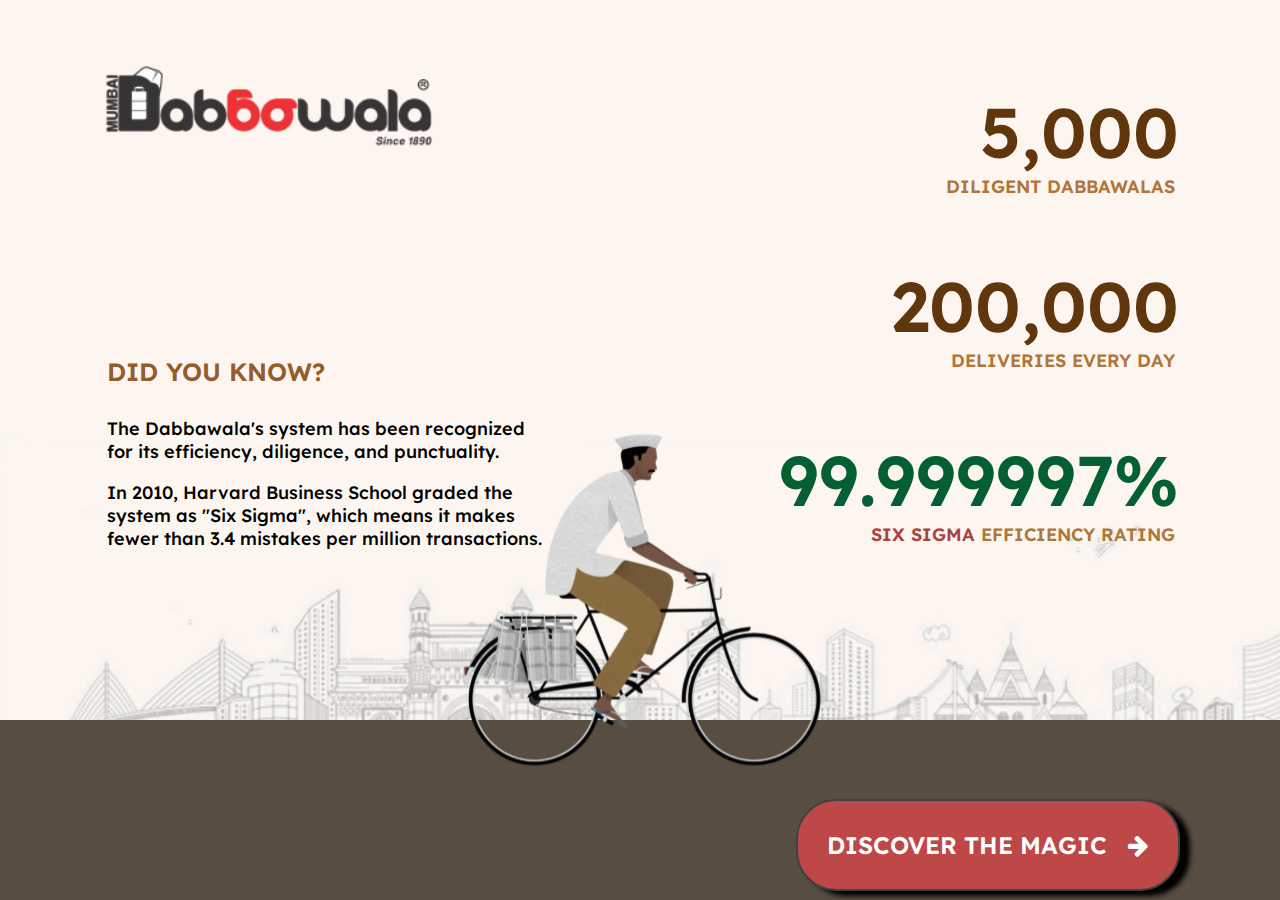
==== do-you-know.html @ 16701250 "dabbaupdate" ====
<!DOCTYPE html>
<html lang="en">
<head>
  <link rel="icon" type="image/png" href="images/fevi.png">
  <meta charset="UTF-8">
  <meta name="viewport" content="width=device-width, initial-scale=1.0">
  <title>The Dabbawala Journey</title>
  <link rel="stylesheet" href="styles.css">
  <link rel="stylesheet" href="https://cdnjs.cloudflare.com/ajax/libs/font-awesome/4.7.0/css/font-awesome.min.css">

  <script>
       // Set the time for redirect (10 minutes = 600,000 milliseconds)
        setTimeout(function() {
            window.location.href = 'index.html'; // Redirect to index.html
        }, 600000); // 10 minutes
  </script>
</head>
<body>

  <audio id="pageLoadAudio" src="sound/the-bird-sound.mp3" autoplay preload="auto"></audio>

  <!-- main section -->
    <div class="background">

        <div>
          <a href="index.html"><img src="images/logo.png" class="img-logo"></a>
        </div>  

        <div class="main-text-container">
          <div class="text-left">
            <h2 class="text_head">DID YOU KNOW?</h2>
            <p class="text_para">The Dabbawala's system has been recognized<br> for its efficiency, diligence, and punctuality.</p>
            <p class="text_para2">In 2010, Harvard Business School graded the<br> system as "Six Sigma", which means it makes<br> fewer than 3.4 mistakes per million transactions.</p>
          </div>

          <div class="text-right">
            <h2 class="text_count">5,000</h2>
            <p class="text_count_p">DILIGENT DABBAWALAS</p><br>
            <h2 class="text_count">200,000</h2>
            <p class="text_count_p">DELIVERIES EVERY DAY</p><br>
            <h2 class="text_count clr">99.999997%</h2>
            <p class="text_count_p"><span style="color: #AA4242;">SIX SIGMA</span> EFFICIENCY RATING </p>
            </div>
        </div>
        

        <div class="mumbai-city-bg"></div>
        <div class="road">
          <div class="btn-next_1 "> 
            <!-- <a class="marathi" onclick="PickUp()" href="pick-up.html" style="text-decoration: none"> -->
              <button  onclick="Pickup()" class="ftr_btn bouncy-text" style="text-decoration: none" >DISCOVER THE MAGIC &nbsp;&nbsp;<i class="fa fa-arrow-right" aria-hidden="true"></i></button>
            <!-- </a> -->
          </div>
        </div>
        <div class="cycle">
          <img src="images/cyclists.svg" alt="Dabbawala-cycle">
        </div>

        
    </div>
  <!-- main section end -->




  <!-- this is for marathi translet script to next page translet -->

  


  <!-- this is a animation effects -->
 <style>
    /* Element to animate */
    .zoom-box {
      animation: zoomIn 5s ease-in-out;
    }

    /* Keyframes for zoom-in animation */
    @keyframes zoomIn {
      0% {
        transform: scale(0); /* Start at 0 size */
        opacity: 0;          /* Completely transparent */
      }
      50% {
        transform: scale(1.2); /* Slight overshoot */
        opacity: 1;            /* Fully visible */
      }
      100% {
        transform: scale(1);   /* Final size */
      }
    }

  </style>


<!-- /*  running animation  */ -->









<!-- script for marathi translet -->
  <script>
    const translations = {
      "DID YOU KNOW?": "तुम्हाला माहीत आहे का ?",
      "The Dabbawala's system has been recognized for its efficiency, diligence, and punctuality.": "डब्बावाल्यांची यंत्रणा त्याच्या कार्यक्षमतेसाठी, <br> परिश्रम आणि वक्तशीरपणासाठी ओळखली जाते.",
      "In 2010, Harvard Business School graded the system as \"Six Sigma\", which means it makes fewer than 3.4 mistakes per million transactions.": "२०१० मध्ये, हार्वर्ड बिझनेस स्कूलने सिस्टमला<br> सिक्स सिग्मा म्हणून श्रेणीबद्ध केले,  याचा अर्थ<br> प्रति दशलक्ष व्यवहारांमध्ये ३.४ पेक्षा कमी चुका होतात.",
      "5,000": "५,०००",
      "DILIGENT DABBAWALAS": "मेहनती डब्बेवाले",
      "200,000": "२००,०००",
      "DELIVERIES EVERY DAY": "प्रत्येक दिवशी वितरण",
      "99.999997%": "९९.९९९९९७%",
      "SIX SIGMA EFFICIENCY RATING": "सिक्स सिग्मा कार्यक्षमता रेटिंग",
      "DISCOVER THE MAGIC": "दैनंदिन दिनचर्या समजून घ्या"
      
    };

    function getQueryParam(param) {
      const urlParams = new URLSearchParams(window.location.search);
      return urlParams.get(param);
    }

    function translateToMarathi() {
      document.querySelectorAll('h2, p, button').forEach(element => {
        const originalText = element.textContent.trim();
        if (translations[originalText]) {
          element.innerHTML = translations[originalText];
        }
      });
    }

    function Pickup() {
      const lang = getQueryParam('lang');
      window.location.href = `pickup-station.html${lang ? '?lang=' + lang : ''}`;
    }

    if (getQueryParam('lang') === 'marathi') {
      translateToMarathi();
    }
  </script>


<script>
  // Function to play the audio
  function playAudio() {
    const audio = document.getElementById('pageLoadAudio');
    audio.play().catch(error => {
      console.warn('Autoplay blocked by browser. Audio did not play.', error);
    });
  }

  // Try to autoplay the audio on page load
  window.addEventListener('load', () => {
    // Play immediately on page load
    playAudio();

    // Set an interval to play the sound every 10 seconds (10000ms)
    setInterval(() => {
      playAudio();
    }, 20000);  // 10000ms = 10 seconds
  });
</script>
</body>
</html>
---- styles.css ----
@import url("https://fonts.googleapis.com/css2?family=Gilda+Display&family=Kumbh+Sans:wght@100..900&family=Montserrat:ital,wght@0,100..900;1,100..900&display=swap");
@import url("https://fonts.googleapis.com/css2?family=Lexend+Deca:wght@100..900&display=swap");

body {
  margin: 0;
  padding: 0;
  background-color: #FDF5EF;
  overflow: hidden;
}



/*this css for index page*/

.index-container {
  text-align: center;
  padding: 0;
  overflow: hidden;
  align-items: center;
}

.banner-image {
  width: 100%;
  height: 83vh;
}


/*.banner-image {
    width: 100%;
    height: 100vh;
    object-fit: cover;
}*/


.content {
  position: relative;
  margin-top: -50px;
}

.central-image {
  width: 80%;
  max-width: 500px;
  margin: 0 auto;
  display: block;
}

.title {
  font-size: 72px;
  font-family: "Lexend Deca";
  font-weight: 600;
  color: #fff;
}

.subtitle {
    font-size: 63px;
    font-family: "Lexend Deca";
    font-weight: 500;
    color: #ddc993;
    padding: 0px;
    margin: -20px 0px 20px;
}

.footer {
    display: flex;
    align-items: center;
    background-color: #574d41;
    color: white;
    height: 16vh;  
}

/*.footer {
    display: flex;
    align-items: center;
    color: white;
    margin-top: -414px;
}
*/
.vitthal-img {
    flex: 1;
    text-align: center;
    margin-top: -870px;
}

.vitthal-image1 {
  width: 700px;
  height: auto;
}

/*this css for a do-you-know page*/

.background {
  position: relative;
  height: 100vh;
  width: 100%;
}

.mumbai-city-bg {
  position: relative;
  top: 2%;
  left: 0;
  width: 100%;
  height: 50%;
  background-image: url(images/cityscape.png);
  opacity: 0.3;
  background-size: cover;
  z-index: -9999;
}

.road {
    position: absolute;
    bottom: 0;
    width: 100%;
    height: 20%;
    background-color: #574d41;
}

.cycle {
  position: absolute;
  bottom: 14%;
  left: 50%;
  transform: translateX(-50%);
}

/*this is for mobile*/
/*.cycle img {
  width: 540px;
  height: auto;
}
*/

.cycle img {
  width: 1000px;
  height: auto;
}

.img-logo {
  width: 665px;
  margin-left: 200px;
  margin-top: 140px;
}

.main-text-container {
    width: 100%;
    margin-top: 390px;
}

.text-left {
  width: 48%;
  margin-left: 200px;
  /*    margin-top: 311px;*/
  float: left;
}

.text_head {
  font-family: "Lexend Deca";
  font-size: 54px;
  font-weight: 600;
  line-height: 50px;
  color: #945b2b;
}

.text_para {
  font-family: "Lexend Deca";
  font-size: 40px;
  font-weight: 500;
}

.text_para2 {
  font-family: "Lexend Deca";
  font-size: 40px;
  font-weight: 500;
}

.text-right {
    width: 48%;
    /* margin-right: 200px; */
    margin-top: -1000px;
    float: right;
}

.text_count {
  font-family: "Lexend Deca";
  font-size: 8.5em;
  font-weight: 600;
  line-height: 0px;
  text-align: right;
  margin-right: 200px;
  color: #60370c;
}

.text_count_p {
  font-family: "Lexend Deca";
  font-size: 42px;
  font-weight: 600;
  line-height: 50px;
  text-align: right;
  margin-right: 200px;
  color: #af763a;
}

.clr {
  color: #046032;
}

.ftr_btn {
  text-align: center;
  font-size: 50px;
  color: #fff;
  font-family: "Lexend Deca";
}

.ftr_btn_box {
  background-color: #be4747;
  display: block;
  align-items: center;
  width: 800px;
  flot: rigt;
  float: right;
  margin-top: 144px;
  margin-right: 200px;
  border-radius: 20px;
}
/*this is contact page css*/

.footer-text {
  font-family: "Lexend Deca";
  font-weight: bold;
  font-size: 99px;
  margin-top: 130px;
  color: #fff;
  position: relative;
  text-align: center;
}

/*.refresh-btn {
  position: absolute;
  bottom: 250px;
  right: 200px;
}*/
.refresh-btn {
    position: absolute;
    bottom: 250px;
    right: 330px;
    /* left: 262px; */
}

.refresh-btn img {
  width: 300px;
  height: 300px;
}

.invoice-dabba {
  background-color: #fff;
  box-shadow: 10px 10px 50px rgba(0, 0, 0, 0.2);
  border-radius: 8px;
  padding: 112px;
  width: 70%;
  height: auto;
  border-radius: 30px;
}

.invoice-dabba h2 {
  font-family: "Montserrat";
  font-weight: 700;
  text-align: justify;
  margin-bottom: 61px;
  color: #3b352e;
  font-size: 58px;
}

/*.invoice-dabba p {
  font-family: "Montserrat";
  font-weight: 700;
  text-align: justify;
  margin-bottom: 61px;
  color: #3b352e;
  font-size: 58px;
}*/

.info {
  display: flex;
  /* justify-content: space-between; */
  margin-bottom: 10px;
  gap: 529px;
}

.info span {
  font-family: "Montserrat";
  font-weight: 500;
  font-size: 40px;
}

.info_1 span {
  font-family: "Montserrat";
  font-weight: 500;
  font-size: 40px;
}

.info_1 span p span{
    font-family: "Montserrat";
  font-weight: 700;
  text-align: justify;
  margin-bottom: 61px;
  color: #3b352e;
  font-size: 58px;
}




.info_1 {
  display: flex;
  /* justify-content: space-between; */
  margin-bottom: 10px;
  gap: 441px;
}

.scan-code {
  border-radius: 8px;
  text-align: center;
  width: 48%;
}

.scan-code h2 {
  font-size: 1.5em;
  margin-bottom: 20px;
}

.scan-me img {
  width: 90%;
  /*    object-fit: cover;*/
  /*    border-radius: 8px;*/
}

.cont-ct {
    display: flex;
    align-items: center;
    height: 55vh;
    padding: 32px 300px;
}

.icon {
  width: 550px;
  /* margin-left: 19px; */
}

.dabbawala-icon {
  margin-right: -72px;
  z-index: 1;
}

/*this css for jpurney page*/

.text_box {
  margin-left: 200px;
  margin-top: 140px;
}

.journey_text {
    font-family: "Lexend Deca";
    font-size: 60px;
    font-weight: 500;
    color: #ffa959;
}

.journey_text_head {
  font-family: "Lexend Deca";
  font-size: 64px;
  font-weight: 500;
  color: #493928;
}

.arow {
  color: #ffa959;
}

.road_journey {
  position: absolute;
  bottom: 0;
  width: 100%;
  height: 25%;
  background-color: #574d41;
  z-index: -9;
}

.map {
  position: absolute;
  bottom: 14%;
  left: 50%;
  transform: translateX(-50%);
}

.video-map {
    width: 100%;
    margin-left: 30px;
    height: 1337px;
    border: 19px solid #e1ca9e;
    margin-top: -35px;
    background-color: #fff;
}

.class_main {
  width: 100%;
  margin: 0 auto;
  display: flex;
  justify-content: space-between;
}

.class58 {
  width: 58%;
  margin: 0 auto;
}

.class38 {
  width: 25%;
  margin: 0 auto;
}

.calss_details {
  width: 100%;
  margin: 0 auto;
}

.circle-box {
    width: 35%;
    display: flex;
    justify-content: space-between;
    align-items: center;
    background-color: #fff;
    padding: 25px;
    position: relative;
    float: right;
    bottom: 92%;
    border-radius: 175px 175px;
    margin-right: -182px;
    box-shadow: 0px 4px 10px rgba(0, 0, 0, 0.25);
}

.txt_raju {
  font-family: "Lexend Deca";
  font-size: 64px;
  font-weight: 600;
  margin: 0 auto;
}

.txt_raju_p {
  color: #945b2b;
  font-family: "Lexend Deca";
  font-size: 54px;
  margin: 0 auto;
}

.text-class {
  text-align: justify;
  margin-right: 60px;
}

.main-container {
  display: flex;
  justify-content: space-evenly;
  align-items: center;
}

.container-img {
  width: 23%;
}

.clock-icon {
  width: 70%;
}

.container-timeslot {
  width: 100%;
  padding-right: 0px;
  padding-bottom: 10px;
}

.timeslot_head {
    font-family: "Lexend Deca";
    font-size: 52px;
    margin: 0 auto;
    color: #574d41;
    font-weight: 700;
    padding-top: 28px;
}

.timeslot_p {
    /* padding-top: 12px; */
    font-family: "Lexend Deca";
    color: #945b2b;
    font-size: 37px;
    margin: 0px 0px 28px 0px;
}

.clock-img-c {
  width: 12%;
  margin-top: -366px;
  position: fixed;
  padding-left: 585px;
}

.clock-icon-w {
  width: 100%;
}

.stime-stamp-top {
    margin-top: -350px;
    transform: translateX(23px);
    padding-right: 222px;
}


.btn-next_1 button {
    float: right;
    padding: 50px;
    font-size: 45px;
    font-weight: 600;
    margin-top: 131px;
    margin-right: 185px;
    background-color: #BE4747;
    border-radius: 40px;
    border: 2px solid #414141;
    box-shadow: 10px 5px 5px black;
}

.box4 button {
    width: 17%;
    display: flex;
    flex-direction: column;
    justify-content: center;
    align-items: center;
    text-align: center;
    /* margin-top: 1575px; */
}

/*pickupdro page css*/






        .container {
            display: flex; /* Flexbox for horizontal layout */
            justify-content: space-between; /* Space between divs */
            align-items: center; /* Vertically align divs */
            width: 80%; /* Adjust container width */
        }
        .box {
            height: 200px; /* Adjust the height of the divs */
            display: flex; /* Flexbox for aligning content inside each div */
            align-items: center; /* Center content vertically */
            justify-content: center; /* Center content horizontally */
            color: white;
            font-size: 1.2rem;
            font-weight: bold;
            opacity: 0.9;
        }
        .box1, .box3 {
            width: 60%; /* Set width for Div 1 and Div 3 */
            background-color: rgba(76, 175, 80, 0.7); /* Green with transparency */
        }
        .box2 {
            width: 40%; /* Set width for Div 2 */
            background-color: rgba(33, 150, 243, 0.7); /* Blue with transparency */
        }
        .box img {
            max-width: 100%; /* Ensure the image fits the container */
            max-height: 100%; /* Prevent overflow of the image */
        }


/* Keyframes for the bounce animation */
    @keyframes bounce {
      0%, 100% {
        transform: translateY(0);
      }
      25% {
        transform: translateY(-20px);
      }
      50% {
        transform: translateY(10px);
      }
      75% {
        transform: translateY(-10px);
      }
    }

    /* Styling for the bouncy text */
    .bouncy-text {
      display: inline-block;
      font-size: 2rem;
      font-weight: bold;
      animation: bounce 5s ease-in-out infinite;
    }



/*timeline*/
.main-container {
  position: relative;
  display: flex;
  align-items: center;
  justify-content: space-between;
}

.timeline-image {
  display: none; /* Hidden by default */
  position: absolute;
  right: 0;
}

.main-container.active .timeline-image {
  display: block; /* Show when active */
}

.timeline-img {
    width: 150px;
    height: auto;
    margin-right: -154px;
}


.pd-bg-img {
  width: 100%;
  height: 100vh;
}

.station-board {
  position: relative;
  float: left;
  bottom: 100%;
}

.station-icon1 {
  width: 100%;
}

.sicon {
  width: 100%;
}

.sicon2 {
  width: 95%;
}

.station-board2 {
  position: relative;
  float: left;
  bottom: 90%;
  margin-left: 200px;
}

.pd_col {
  width: 58%;
  margin: 0 auto;
}

.pd_col2 {
  width: 38%;
  margin: 0 auto;
}

.pd_text {
  width: 52%;
  margin-top: -45%;
  position: fixed;
  /* padding-left: 575px; */
}

.pd_text_left {
  width: 48%;
  margin-left: 200px;
  /* margin-top: 311px; */
  float: left;
}

.pd_text_head {
  font-family: "Lexend Deca";
  font-size: 54px;
  font-weight: 600;
  line-height: 50px;
  color: #945b2b;
}

.pd_text_para {
  font-family: "Lexend Deca";
  font-size: 40px;
  font-weight: 500;
}

.pd-btn {
  background-color: #be4747;
  display: block;
  align-items: center;
  width: 800px;
  flot: rigt;
  float: right;
  margin-top: -43%;
  margin-right: 257px;
  border-radius: 20px;
  position: relative;
}

/*.ftr_btn_box {
    background-color: #BE4747;
    display: block;
    align-items: center;
    width: 800px;
    flot: rigt;
    float: right;
    margin-top: -233px;
    margin-right: 200px;
    border-radius: 20px;
}*/

/*this is new page css pick up*/
.col_sm3 {
  width: 35%;
  margin: 0 auto;
  padding: 140px;
  margin-top: 166px;
}

.col_sm33 {
  width: 28%;
  margin: 0 auto;
  padding: 0;
}

.main_bg_imge {
  margin: 0;
  padding: 0;
  display: flex; /* Flexbox for centering the layout */
  justify-content: center; /* Center horizontally */
  align-items: center; /* Center vertically */
  height: 100vh; /* Full viewport height */
  background-image: url('images/pickup-drop.jpg'); /* Replace with your image URL */
  background-size: cover; /* Cover the entire background */
  background-position: center; /* Center the background */
  background-repeat: no-repeat; /* Prevent background repetition */
}

.img-board {
  width: 100%;
  position: relative;
}

.main_cont {
  display: flex;
  justify-content: space-between;
  align-items: center;
}

/*btn stations*/

.button-container {
  display: flex;
  justify-content: center;
  margin-top: 20px;
}
.open-button {
  /*            padding: 10px 20px;*/
  font-size: 18px;
  cursor: pointer;
  color: white;
  /*            border: none;*/
  /*            border-radius: 5px;*/
}

.fullscreen-container {
  display: none;
  position: fixed;
  top: 0;
  left: 0;
  width: 100%;
  height: 100%;
  background: rgba(0, 0, 0, 0.8);
  justify-content: center;
  align-items: center;
  overflow: auto;
  padding: 20px;
  box-sizing: border-box;
}

.content {
  width: 85%;
  height: 85%;
  display: grid;
  grid-template-columns: repeat(4, 1fr);
  grid-gap: 10px;
  position: relative;
  z-index: 1;
}

.option {
  display: flex;
  justify-content: center;
  align-items: center;
  background-size: cover;
  background-position: center;
  border: 2px solid #494949;
  border-radius: 10px;
  color: white;
  font-size: 65px;
  font-weight: bold;
  /* text-shadow: 0 0 5px rgba(0, 0, 0, 0.7); */
  cursor: pointer;
  height: auto;
  font-family: "Montserrat";
  /* margin-bottom: 55px; */
  padding-bottom: 25px;
}

.option.disabled {
  opacity: 0.4;
  cursor: not-allowed;
}

.option:hover:not(.disabled) {
  opacity: 0.8;
}

.text-overlay {
  position: absolute;
  transform: translate(-50%, -50%);
  color: #fff;
  font-size: 79px;
  font-weight: bold;
  text-align: center;
  text-shadow: 2px 2px 5px rgba(0, 0, 0, 0.7);
  top: 44%;
  left: 19%;
  font-family: "Montserrat";
}

.text-overlay2_new {
  position: absolute;
  color: #fff;
  font-size: 79px;
  font-weight: bold;
  text-align: center;
  text-shadow: 2px 2px 5px rgba(0, 0, 0, 0.7);
  top: 42%;
  font-family: "Montserrat";
  text-align: center;
  margin-left: 400px;
}

.start-button-container {
  display: flex;
  justify-content: center;
  align-items: center;
  height: 70vh; /* Centers the button vertically */
}

.img-icon {
    width: 264px;
}
  
.start-button {
  padding: 30px 30px;
  font-size: 83px;
  cursor: not-allowed;
  background-color: #ccc;
  color: #666;
  border: none;
  border-radius: 20px;
  transition: background-color 0.3s, box-shadow 0.3s, transform 0.1s;
  box-shadow: 0 5px #888;
  position: relative;
  font-family: "Montserrat";
  font-weight: 600;
}

.start-button.active {
  background-color: #be4747;
  color: white;
  cursor: pointer;
  box-shadow: 0 5px #39287d;
}

/* Push effect */
.start-button:active {
  transform: translateY(3px); /* Simulates the button being pushed */
  box-shadow: 0 2px #39287d; /* Reduces shadow height */
}

.pd_text_left_new {
  width: 100%;
  /* margin-left: 200px; */
  /* margin-top: 311px; */
/*  float: left;*/
  position: relative;
}

.pd_text_para_new {
  font-family: "Lexend Deca";
  font-size: 43px;
  font-weight: 500;
  text-align: center;
  color: #000000;
}

.pd_text_head {
  font-family: "Lexend Deca";
  font-size: 82px;
  font-weight: 700;
  line-height: 50px;
  color: #000000;
  text-align: center;
}

.btn-cntr {
  text-align: center;
}

/*btn stations end*/












/*marathi css*/

.text_head_mar {
  font-family: "Lexend Deca";
  font-size: 68px;
  font-weight: 600;
  line-height: 50px;
  color: #945b2b;
}

.text_para_mar {
  font-family: "Lexend Deca";
  font-size: 50px;
  font-weight: 600;
  margin-top: 48px;
}

/*
.journey_text_mar {
    font-family: "Lexend Deca";
    font-size: 54px;
    font-weight: 700;
    color: #FFA959;
}

.journey_text_head {
    font-family: "Lexend Deca";
    font-size: 64px;
    font-weight: 700;
    color: #493928;
}
*/

.text-wrapper-2 {
    position: relative;
    width: fit-content;
    margin-top: -2.27px;
    font-family: "Lexend Deca", Helvetica;
    font-weight: 500;
    color: #493928;
    font-size: 71px;
    letter-spacing: 0;
    line-height: normal;
    font-weight: 600;
    text-transform: uppercase;
}


.frame-3 {
    display: flex;
    align-items: center;
    gap: 22.69px;
    position: relative;
    align-self: stretch;
    width: 100%;
    flex: 0 0 auto;
    margin-bottom: 41px;
    margin-top: -65px;
}





/**/
    .timeline {
/*      display: flex;*/
      justify-content: space-around;
/*      margin-bottom: 20px;*/
      position: relative;
    }

    .time-block {
      padding: 10px;
      width: 80px;
/*      background-color: #f0f0f0;*/
      border-radius: 5px;
      cursor: pointer;
      transition: all 0.3s ease;
      position: relative;
      z-index: 1;
    }

    .time-block:hover {
/*      background-color: #dcdcdc;*/
    }

    .blurred {
      filter: blur(5px);
      opacity: 0.5;
      pointer-events: none;
    }

   /* .highlighted {
      background-color: #4CAF50;
      color: white;
    }*/

.highlighted {
    /* background-color: #4CAF50; */
    color: white;
    width: 404px;
    color: #ffa959;
}

    .timeline-container {
      display: flex;
      flex-direction: column;
      align-items: center;
      justify-content: center;
    }

    /* Display for timeline text */
    .time-slot {
      margin: 5px 0;
    }

    /* Video container styles */
    #video-container {
      position: relative;
      width: 640px;
      height: 360px;
      margin: 0 auto;
      overflow: hidden;
    }

    #video-player {
      width: 100%;
      height: 100%;
      transition: none;  /* Remove the transition */
    }

    /* Hide the controls */
    #video-player::-webkit-media-controls {
      display: none !important;
    }





/*  this is a responsive css  */
@media screen and (max-width: 3840px) {
  .stime-stamp-top {
      margin-top: -235px;
  }
}


@media screen and (max-width: 1920px) {
  .vitthal-img {

    margin-top: -402px;
  }

  .vitthal-image1 {
    width: 365px;
  }

  .title {
        font-size: 40px;
        margin-top: 47px;
  }

  .subtitle {
    font-size: 33px;
    font-weight: 600;
  }

  .img-logo {
    width: 337px;
    margin-left: 100px;
    margin-top: 60px;
  }

  .mumbai-city-bg {
    top: -12%;
  }

  .text-left {
    width: 48%;
    margin-left: 107px;
    margin-top: -220px;
    float: left;
  }

  .text_head {
    font-size: 25px;
  }

  .text_para {
    font-size: 18px;
  }

  .text_para2 {
    font-size: 18px;
  }

  .text_count {
    font-size: 70px;
    margin-right: 101px;
  }

  .text_count_p {
    font-size: 18px;
    margin-right: 105px;
    margin-top: -28px;
  }

  .text-right {
    margin-top: -495px;
  }

  .btn-next_1 button {
    float: right;
    padding: 29px;
    font-size: 24px;
    font-weight: 600;
    margin-top: 79px;
    margin-right: 100px;}

  .cycle img {
    width: 370px;
  }

  .ftr_btn {
    font-size: 20px;
  }

  .ftr_btn_box {
    width: 355px;
    margin-top: 90px;
    margin-right: 108px;
    }

  .journey_text {
    font-size: 30px;
    margin-bottom: 49px;
  }

  .text_box {
    margin-left: 111px;
    margin-top: 52px;
  }

  .text-wrapper-2 {
    font-size: 38px;
  }

.video-map {
        height: 626px;
    }

    .video-map {
    margin-top: 30px;
    }

      .stime-stamp-top {
        margin-top: -70px;
    }

  .timeslot_head {
    font-size: 22px;
  }

  .timeslot_p {
    font-size: 18px;
  }

    .circle-box {
        width: 35%;
        padding: 8px;
        bottom: 83%;
        margin-right: -103px;
    }
    .frame-3 {
    margin-bottom: 0px;
}

.stime-stamp-top {
    padding-right: 30px;
}
.timeline-img {
    width: 37px;
}

  .txt_raju {
    font-size: 31px;
  }

  .txt_raju_p {
        font-size: 22px;
    }

  .img-icon{
    width: 140px;
  }

  .text-class {
    margin-right: 42px;
  }

  .clock-icon {
    width: 60%;
  }

  .main-container.active {
    padding-bottom: 0px!important;
  }

  .timeslot_head {
     padding-top: 0px; 
  }

}




/* For 768px to 480px screen width */
@media screen and (max-width: 768px) {

  .title, .subtitle {
    display: none;
  }

  .footer {
    flex-direction: row; /* Keeps images side by side */
    flex-wrap: wrap; /* Allows wrapping if needed */
    justify-content: center; /* Centers items */

  }

  .vitthal-image1 {
    margin-top: -131px;
  }

  .title, .subtitle {
    flex: 1 0 100%; /* Make the title and subtitle span full width */
    text-align: center;
    font-size: 1rem; /* Reduce font size */
  }

  .banner-image {
    object-fit: cover;
  }

   .main-text-container {
    flex-direction: column; /* Stack the text sections vertically */
    align-items: center;
/*    margin-top: 20px;*/
  }

  .text-left, .text-right {
    width: 90%; /* Reduce the width to fit the screen */
    margin-bottom: 20px; /* Add spacing between stacked sections */
    text-align: center; /* Center-align the text */
  }

  .text-left h2, .text-left p, 
  .text-right h2, .text-right p {
    font-size: 1.2rem; /* Reduce font size for smaller screens */
  }

  .text_count {
    font-size: 2rem; /* Adjust number size */
  }

  .text_count_p {
    font-size: 1rem; /* Adjust subtitle size */
  }

  .cycle img {
    max-width: 600px; /* Reduce image size for smaller screens */
  }

  .road {
    height: 15%;
  }

  .ftr_btn {
    font-size: 1rem; /* Reduce button font size */
    padding: 10px 20px;
  }

  .img-logo {
    width: 100%;
    max-width: 150px;
    margin: 10px auto;
    display: block;
}
    .mumbai-city-bg {
        top: 0%;
    }
}

/* For 480px and below */
@media screen and (max-width: 480px) {
  .footer {
    flex-direction: column; /* Stack items vertically */
  }

  .vitthal-img {
    margin: 0;
  }

  .vitthal-image1 {
    width: 150px; /* Further reduce image size */
  }

  .title, .subtitle {
    font-size: 0.9rem;
  }

  .img-logo {
    width: 150px; /* Resize logo for smaller screens */
    margin: 10px auto; /* Center the logo */
  }

   .main-text-container {
    margin-top: 240px; /* Add space at the top */
  }

  .text-right {
    width: 100%; /* Full width */
    margin-bottom: 15px;
  }

    .text-left {
        width: 100%;
        margin-bottom: 389px;
        float: right;
    }

  .text-left h2, .text-left p, .text-right h2, .text-right p {
        font-size: 15px;
        text-align: left;
        padding-left: 5px;
        margin-top: -6px;
    }

  .text_count {
    font-size: 1.5rem; /* Further reduce number size */
  }

  .text_count_p {
    font-size: 0.9rem; /* Adjust subtitle size */
  }

  .cycle img {
    max-width: 150px; /* Further reduce image size */
    margin-bottom: -34px;
  }

  .road {
    height: 12%;
  }

  .ftr_btn {
    font-size: 0.9rem;
    padding: 8px 16px;
  }

  .btn-next_1 button {
    float: right;
    padding: 12px;
    font-size: 10px;
    font-weight: 600;
    margin-top: 20px;
    margin-right: 18px;
    background-color: #BE4747;
    border-radius: 40px;
    border: 2px solid #414141;
    box-shadow: 10px 5px 5px black;
  }

}
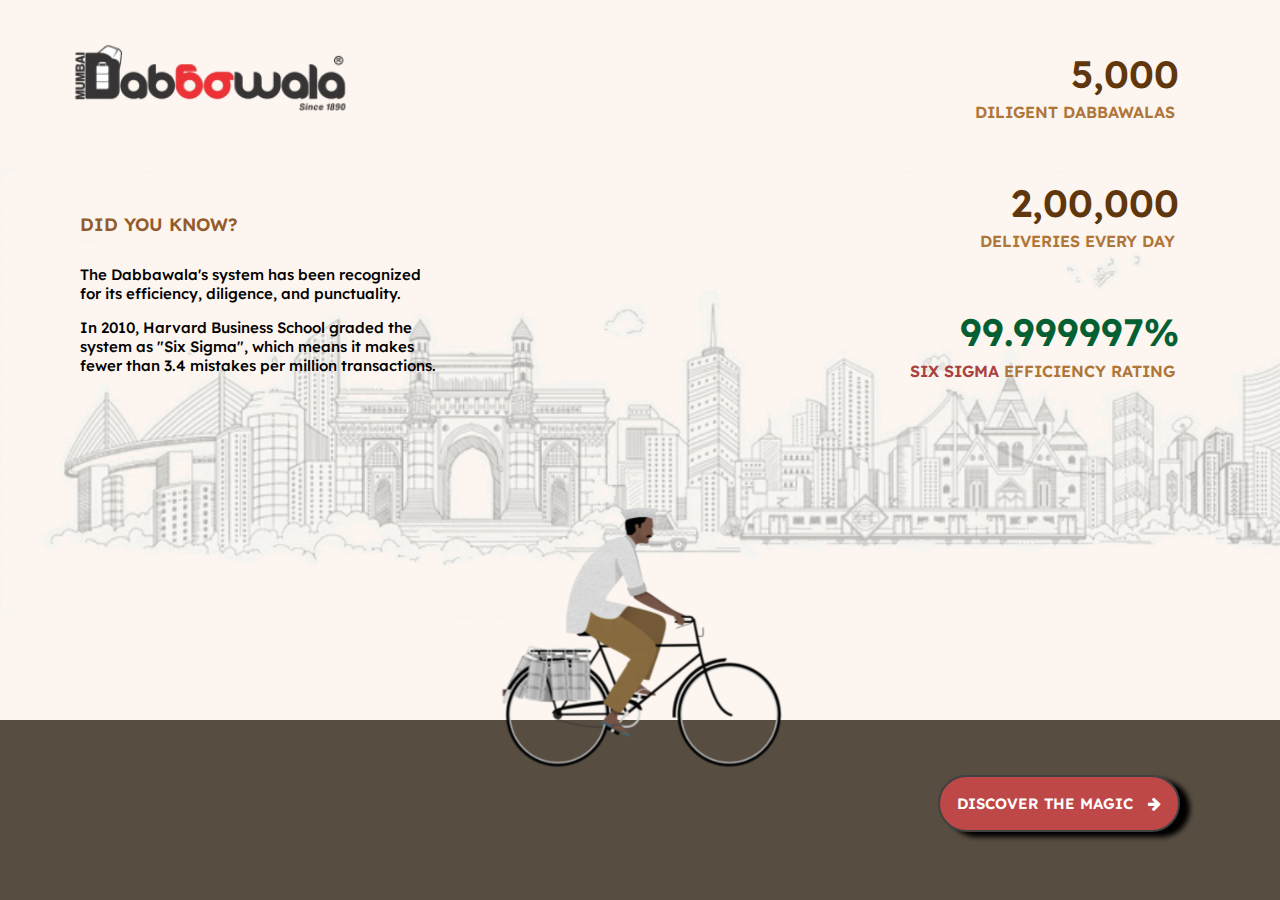
==== commit f18d8be7: "Updated with letest changes final" ====
--- a/do-you-know.html
+++ b/do-you-know.html
@@ -17,7 +17,7 @@
 </head>
 <body>
 
-  <audio id="pageLoadAudio" src="sound/the-bird-sound.mp3" autoplay preload="auto"></audio>
+  <audio id="pageLoadAudio" src="sound/morning-sound.mp3" autoplay preload="auto"></audio>
 
   <!-- main section -->
     <div class="background">
@@ -36,7 +36,7 @@
           <div class="text-right">
             <h2 class="text_count">5,000</h2>
             <p class="text_count_p">DILIGENT DABBAWALAS</p><br>
-            <h2 class="text_count">200,000</h2>
+            <h2 class="text_count">2,00,000</h2>
             <p class="text_count_p">DELIVERIES EVERY DAY</p><br>
             <h2 class="text_count clr">99.999997%</h2>
             <p class="text_count_p"><span style="color: #AA4242;">SIX SIGMA</span> EFFICIENCY RATING </p>
--- a/styles.css
+++ b/styles.css
@@ -1069,12 +1069,6 @@
 
 
 
-/*  this is a responsive css  */
-@media screen and (max-width: 3840px) {
-  .stime-stamp-top {
-      margin-top: -235px;
-  }
-}
 
 
 @media screen and (max-width: 1920px) {
@@ -1322,6 +1316,7 @@
     .mumbai-city-bg {
         top: 0%;
     }
+    
 }
 
 /* For 480px and below */
@@ -1364,7 +1359,7 @@
 
   .text-left h2, .text-left p, .text-right h2, .text-right p {
         font-size: 15px;
-        text-align: left;
+        text-align: center;
         padding-left: 5px;
         margin-top: -6px;
     }
@@ -1404,4 +1399,156 @@
     box-shadow: 10px 5px 5px black;
   }
 
-}
+
+
+}
+
+
+@media screen and (max-width: 3840px) and (max-height: 2160px) {
+
+.video-map {
+    height: 1254px;
+    margin-top: 23px;
+}
+ 
+    .stime-stamp-top {
+        margin-top: -336px;
+    }
+
+
+}
+
+
+@media screen and (max-width: 1280px) {
+
+  .img-logo {
+      width: 280px;
+      margin-left: 70px;
+      margin-top: 40px;
+  }
+    .text-left {
+        width: 48%;
+        margin-left: 80px;
+        margin-top: -325px;
+        float: left;
+    }
+  .text_head {
+        font-size: 18px;
+    }
+    .text_para {
+        font-size: 15px;
+    }
+    .text_para2 {
+        font-size: 15px;
+    }
+        .text_count {
+        font-size: 38px;
+        margin-right: 101px;
+    }
+    .text_count_p {
+        font-size: 16px;
+        margin-top: -18px;
+    }
+    .cycle img {
+        width: 289px;
+    }
+        .text-right {
+        margin-top: -468px;
+    }
+    .mumbai-city-bg {
+        top: -38%;
+    }
+      .btn-next_1 button {
+        padding: 17px;
+        font-size: 15px;
+        margin-top: 55px;
+    }
+
+    .journey_text {
+        font-size: 20px;
+        margin-bottom: 49px;
+    }
+    .text-wrapper-2 {
+        font-size: 24px;
+    }
+    .video-map {
+        height: 418px;
+        border: 5px solid #e1ca9e;
+    }
+    .circle-box {
+        width: 38%;
+        padding: 8px;
+        bottom: 85%;
+        margin-right: -93px;
+    }
+        .img-icon {
+        width: 95px;
+    }
+        .txt_raju {
+        font-size: 18px;
+    }
+        .txt_raju_p {
+        font-size: 16px;
+    }
+    .text-class {
+        margin-right: 34px;
+    }
+        .text_box {
+        margin-left: 85px;
+        margin-top: 52px;
+    }
+        .timeslot_head {
+        font-size: 17px;
+    }
+        .timeslot_p {
+        font-size: 14px;
+    }
+        .stime-stamp-top {
+        margin-top: -110px;
+    }
+    .timeslot_p {
+    margin: 0px 0px 11px 0px;
+}
+}
+
+
+@media screen and (max-width: 424px) {
+.img-logo {
+  margin-left: 138px;
+}
+.btn-next_1 button {
+        padding: 15px;
+        font-size: 11px;
+        margin-top: 29px;
+    }
+.main-text-container {
+        margin-top: 435px;
+    }
+.mumbai-city-bg {
+        top: -22%;
+    }
+        .text-right {
+        margin-top: -362px;
+    }
+    .text-right {
+        width: 73%;
+        margin-bottom: 14px;
+    }
+    .text-left {
+        width: 100%;
+        margin-left: 0px;
+        margin-top: -403px;
+        float: none;
+    }
+    .heading h2 {
+        font-size: 20px;
+        padding-left: 96px;
+    }
+        .box2 {
+        margin-top: 688px;
+        margin-left: 0px;
+    }
+    .box2 {
+        width: 90%;
+    }
+}